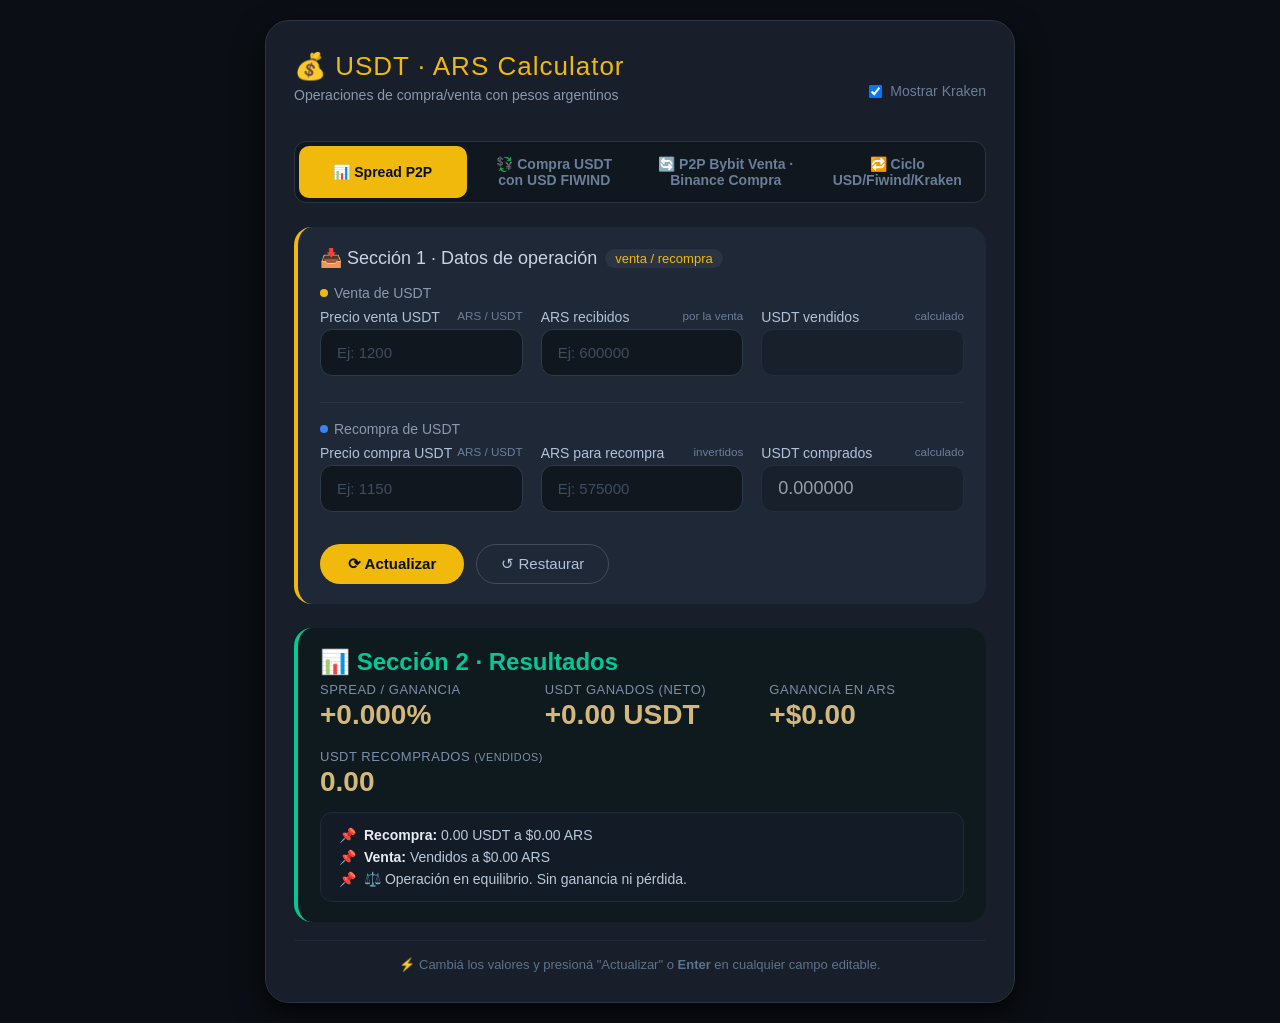
==== index.html @ 43dcb4bc "Añadiendo mejoras + primera version de pestaña p2p_bybit_binance" ====
<!DOCTYPE html>
<html lang="es">
<head>
    <meta charset="UTF-8" />
    <meta name="viewport" content="width=device-width, initial-scale=1.0"/>
    <title>Calculadora USDT / ARS</title>
    <link rel="stylesheet" href="css/estilos.css">
</head>
<body>

<div class="container">
    
    <!-- CABECERA CON FLEXBOX: Título a la izq, Checkbox a la der -->
    <div style="display: flex; justify-content: space-between; align-items: center; margin-bottom: 10px;">
        <div>
            <h1 style="margin-bottom: 0;">💰 USDT · ARS Calculator</h1>
            <div class="subtitle" style="border-bottom: none; padding-bottom: 0; margin-top: 5px; text-align: left;">Operaciones de compra/venta con pesos argentinos</div>
        </div>
        
        <!-- CHECKBOX A LA DERECHA -->
        <div style="display: flex; align-items: center; gap: 8px; font-size: 14px; color: #6a7e99;">
            <input type="checkbox" id="checkMostrarKraken" checked onchange="toggleKraken()">
            <label for="checkMostrarKraken">Mostrar Kraken</label>
        </div>
    </div>

    <!-- PESTAÑAS -->
    <div class="tabs">
        <button class="tab active" onclick="cargarPagina('pages/spread.html')">📊 Spread P2P</button>
        <button class="tab" onclick="cargarPagina('pages/fiwind.html')">💱 Compra USDT con USD FIWIND</button>
        <!-- 👇 NUEVA PESTAÑA (ANTES DE KRAKEN) 👇 -->
        <button class="tab" onclick="cargarPagina('pages/p2p_bybit_binance.html')">🔄 P2P Bybit Venta · Binance Compra</button>
        <button class="tab" id="btnKraken" onclick="cargarPagina('pages/kraken.html')">🔁 Ciclo USD/Fiwind/Kraken</button>
    </div>

    <!-- EL ESPACIO DONDE SE CARGARÁ EL CONTENIDO -->
    <div id="contenedor-dinamico">
        <!-- Aquí se cargará el código HTML de las páginas -->
    </div>

    <div class="footer-note">
        ⚡ Cambiá los valores y presioná "Actualizar" o <strong>Enter</strong> en cualquier campo editable.
    </div>
</div>

<script src="js/scripts.js"></script>
</body>
</html>
---- css/estilos.css ----
* {
    box-sizing: border-box;
    margin: 0;
    padding: 0;
}
body {
    font-family: 'Segoe UI', Tahoma, sans-serif;
    background: #0b0e14;
    color: #e8edf5;
    min-height: 100vh;
    display: flex;
    justify-content: center;
    align-items: flex-start;
    padding: 20px;
}
.container {
    max-width: 750px;
    width: 100%;
    background: #181f2b;
    padding: 30px 28px;
    border-radius: 24px;
    box-shadow: 0 12px 30px rgba(0,0,0,0.7);
    border: 1px solid #2a3442;
}
h1 {
    text-align: center;
    font-weight: 500;
    font-size: 26px;
    letter-spacing: 1px;
    margin-bottom: 6px;
    color: #f0b90b;
}
.subtitle {
    text-align: center;
    font-size: 14px;
    color: #8899b0;
    margin-bottom: 28px;
    border-bottom: 1px solid #2a3442;
    padding-bottom: 16px;
}

/* PESTAÑAS */
.tabs {
    display: flex;
    gap: 4px;
    margin-bottom: 24px;
    background: #10171f;
    border-radius: 12px;
    padding: 4px;
    border: 1px solid #2a3442;
}
.tab {
    flex: 1;
    padding: 10px 16px;
    text-align: center;
    border: none;
    background: transparent;
    color: #6a7e99;
    font-size: 14px;
    font-weight: 600;
    border-radius: 10px;
    cursor: pointer;
    transition: 0.2s;
}
.tab:hover {
    color: #b0c2d9;
}
.tab.active {
    background: #f0b90b;
    color: #0b0e14;
}

/* ESTILO DEL IFRAME (La ventana que carga las páginas) */
#frame-contenido {
    width: 100%;
    height: 1000px; /* Altura fija para que no salte. Ajustala si ves que queda muy larga/corta */
    border: none;
    background: transparent;
}

/* ESTILOS EXISTENTES (OPERATIVA 1, 2 Y 3) */
.section {
    background: #1f2836;
    border-radius: 18px;
    padding: 20px 22px;
    margin-bottom: 24px;
    border-left: 4px solid #f0b90b;
}
.section h2 {
    font-size: 18px;
    font-weight: 500;
    margin-bottom: 16px;
    color: #c8d4e6;
    display: flex;
    align-items: center;
    gap: 8px;
}
.section h2 span {
    background: #2a3442;
    padding: 2px 10px;
    border-radius: 30px;
    font-size: 13px;
    color: #f0b90b;
}
.input-group {
    display: flex;
    flex-direction: column;
    gap: 4px;
    margin-bottom: 14px;
}
.input-group label {
    font-size: 14px;
    font-weight: 400;
    color: #b0c2d9;
    display: flex;
    justify-content: space-between;
}
.input-group label small {
    color: #6a7e99;
    font-weight: 300;
}
.input-group input {
    background: #10171f;
    border: 1px solid #2e3b4b;
    border-radius: 12px;
    padding: 12px 16px;
    font-size: 18px;
    font-weight: 500;
    color: #e8edf5;
    outline: none;
    transition: 0.2s;
    width: 100%;
}
.input-group input:focus {
    border-color: #f0b90b;
    box-shadow: 0 0 0 3px rgba(240, 185, 11, 0.15);
}
.input-group input::placeholder {
    color: #3f4d5f;
    font-weight: 300;
    font-size: 15px;
}
.input-group input:disabled {
    opacity: 0.6;
    background: #141c26;
    border-color: #26303e;
    cursor: not-allowed;
}
.input-row {
    display: flex;
    gap: 18px;
    flex-wrap: wrap;
}
.input-row .input-group {
    flex: 1;
    min-width: 130px;
}
.result-section {
    background: #0f1a1f;
    border-left: 4px solid #00c897;
    border-radius: 18px;
    padding: 20px 22px;
    margin-top: 8px;
}
.result-section h2 {
    color: #00c897;
}
.result-grid {
    display: flex;
    flex-wrap: wrap;
    gap: 18px 30px;
    margin-top: 6px;
}
.result-item {
    flex: 1;
    min-width: 140px;
}
.result-item .label {
    font-size: 13px;
    color: #7a8fa8;
    text-transform: uppercase;
    letter-spacing: 0.5px;
}
.result-item .value {
    font-size: 28px;
    font-weight: 600;
    margin-top: 2px;
    color: #e8edf5;
}
.result-item .value.positive {
    color: #00c897;
}
.result-item .value.negative {
    color: #f05a5a;
}
.result-item .value.neutral {
    color: #d4b87a;
}
.detail-box {
    background: #131c26;
    border-radius: 12px;
    padding: 14px 18px;
    margin-top: 14px;
    border: 1px solid #1f2a36;
    font-size: 15px;
    color: #b8c9dd;
}
.detail-box strong {
    color: #e8edf5;
}
.highlight-green {
    color: #00c897;
}
.highlight-red {
    color: #f05a5a;
}
.highlight-gold {
    color: #f0b90b;
}
.footer-note {
    margin-top: 18px;
    font-size: 13px;
    color: #5d728b;
    text-align: center;
    border-top: 1px solid #1f2836;
    padding-top: 16px;
}
.btn {
    background: #f0b90b;
    border: none;
    border-radius: 40px;
    padding: 10px 28px;
    font-weight: 600;
    font-size: 15px;
    color: #0b0e14;
    cursor: pointer;
    transition: 0.2s;
}
.btn:hover {
    opacity: 0.85;
}
.btn-secondary {
    background: transparent;
    border: 1px solid #3f4d5f;
    border-radius: 40px;
    padding: 10px 24px;
    font-weight: 400;
    font-size: 15px;
    color: #b0c2d9;
    cursor: pointer;
}
.btn-secondary:hover {
    border-color: #6a7e99;
}
.result-big {
    border-radius: 11px;
    padding: 16px 18px;
    margin-bottom: 12px;
}
.result-big.green {
    background: rgba(0, 229, 160, 0.10);
    border: 1px solid rgba(0, 229, 160, 0.2);
}
.result-big.orange {
    background: rgba(245, 166, 35, 0.10);
    border: 1px solid rgba(245, 166, 35, 0.2);
}
.result-big.red {
    background: rgba(255, 92, 92, 0.10);
    border: 1px solid rgba(255, 92, 92, 0.2);
}
.result-big .result-label {
    font-size: 12px;
    font-weight: 500;
    color: #6a7e99;
    text-transform: uppercase;
    letter-spacing: 0.06em;
    margin-bottom: 4px;
}
.result-big .result-value {
    font-size: 24px;
    font-weight: 700;
    font-family: 'Segoe UI', Tahoma, sans-serif;
}
.green .result-value { color: #00c897; }
.orange .result-value { color: #f5a623; }
.red .result-value { color: #f05a5a; }
.result-big .result-sub {
    font-size: 12px;
    color: #6a7e99;
    margin-top: 3px;
}
.price-compare {
    display: grid;
    grid-template-columns: 1fr 1fr;
    gap: 10px;
    margin-bottom: 12px;
}
.price-block {
    border-radius: 11px;
    padding: 14px 16px;
    border: 1px solid;
    background: #10171f;
}
.price-block.buy {
    border-color: rgba(0, 229, 160, 0.25);
}
.price-block.sell {
    border-color: rgba(245, 166, 35, 0.25);
}
.price-block-label {
    font-size: 11px;
    font-weight: 500;
    text-transform: uppercase;
    letter-spacing: 0.06em;
    margin-bottom: 4px;
}
.buy .price-block-label { color: #00c897; }
.sell .price-block-label { color: #f5a623; }
.price-block-value {
    font-size: 18px;
    font-weight: 700;
    color: #e8edf5;
}
.price-block-sub {
    font-size: 11px;
    color: #6a7e99;
    margin-top: 3px;
}
.grid2 {
    display: grid;
    grid-template-columns: 1fr 1fr;
    gap: 8px;
    margin-bottom: 12px;
}
.mini {
    background: #10171f;
    border: 1px solid #2a3442;
    border-radius: 9px;
    padding: 12px 13px;
}
.mini-label {
    font-size: 10px;
    color: #6a7e99;
    text-transform: uppercase;
    letter-spacing: 0.06em;
    margin-bottom: 4px;
}
.mini-value {
    font-size: 14px;
    font-weight: 700;
    color: #e8edf5;
}
.divider {
    height: 1px;
    background: #2a3442;
    margin: 8px 0 12px;
}
.hint {
    font-size: 13px;
    color: #6a7e99;
    text-align: center;
    padding: 8px 0;
}
.prefix {
    position: absolute;
    left: 13px;
    top: 50%;
    transform: translateY(-50%);
    font-size: 14px;
    color: #6a7e99;
    pointer-events: none;
}
.input-wrap {
    position: relative;
}
.input-wrap input {
    padding-left: 34px;
}
@media (max-width: 480px) {
    .container { padding: 18px; }
    .input-row { flex-direction: column; gap: 0; }
    .result-item .value { font-size: 22px; }
    .price-compare { grid-template-columns: 1fr; }
    .grid2 { grid-template-columns: 1fr; }
}
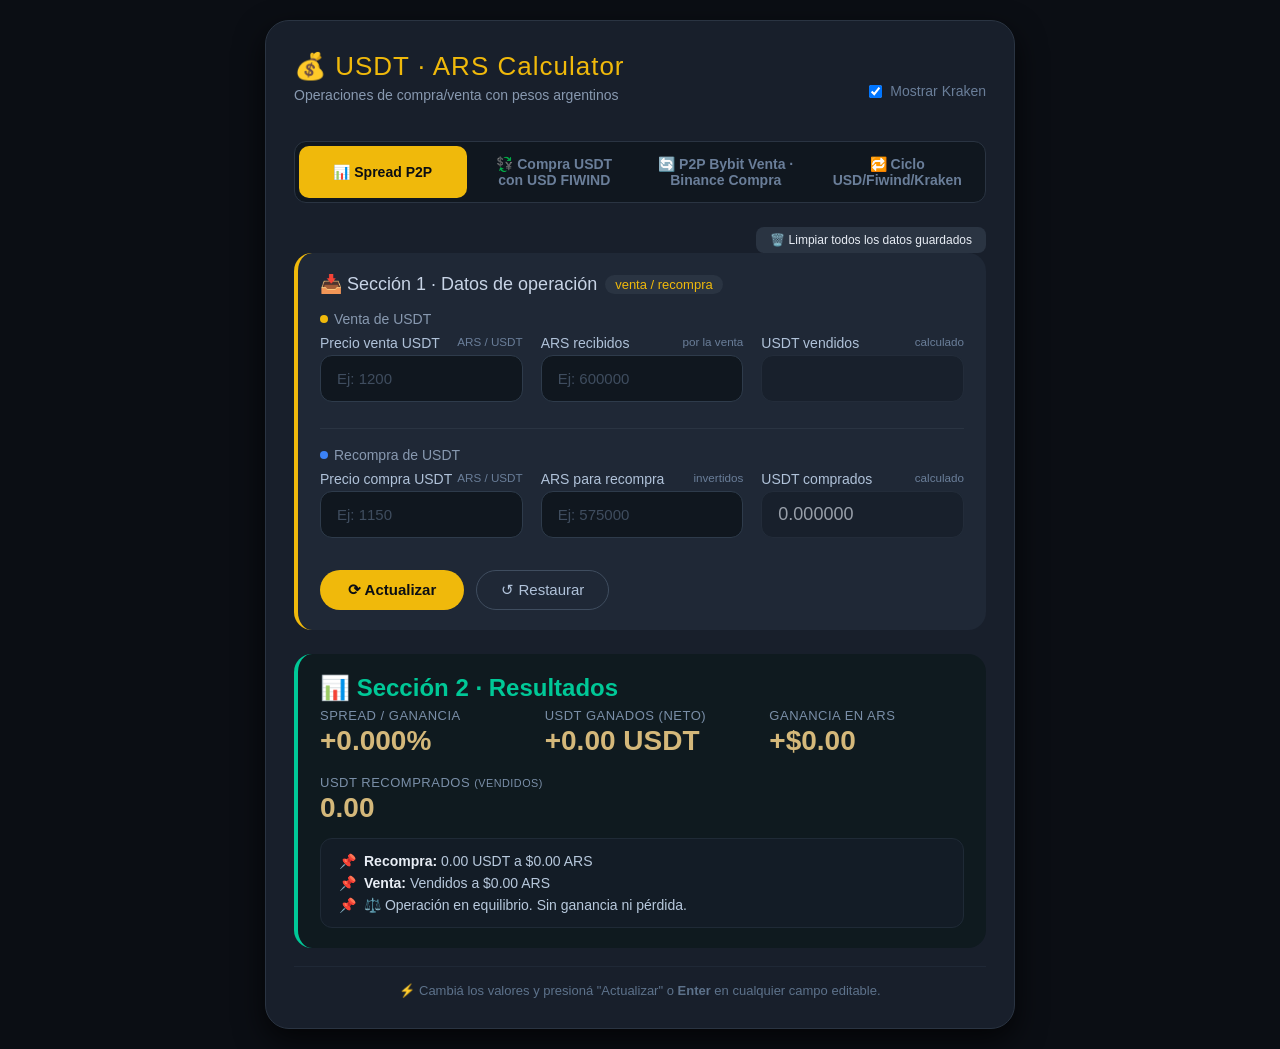
==== commit f33c4cb4: "Añadiendo funcionalidad de p2p bybit binance primera version en compra en binance, guardado de datos" ====
--- a/index.html
+++ b/index.html
@@ -28,9 +28,15 @@
     <div class="tabs">
         <button class="tab active" onclick="cargarPagina('pages/spread.html')">📊 Spread P2P</button>
         <button class="tab" onclick="cargarPagina('pages/fiwind.html')">💱 Compra USDT con USD FIWIND</button>
-        <!-- 👇 NUEVA PESTAÑA (ANTES DE KRAKEN) 👇 -->
         <button class="tab" onclick="cargarPagina('pages/p2p_bybit_binance.html')">🔄 P2P Bybit Venta · Binance Compra</button>
         <button class="tab" id="btnKraken" onclick="cargarPagina('pages/kraken.html')">🔁 Ciclo USD/Fiwind/Kraken</button>
+    </div>
+
+    <!-- 👇 BOTÓN OPCIONAL PARA LIMPIAR DATOS 👇 -->
+    <div style="display: flex; justify-content: flex-end; margin-top: 10px;">
+        <button onclick="localStorage.clear(); location.reload();" style="background: #2a3442; border: none; color: #e8edf5; padding: 6px 14px; border-radius: 8px; font-size: 12px; cursor: pointer; transition: 0.2s;">
+            🗑️ Limpiar todos los datos guardados
+        </button>
     </div>
 
     <!-- EL ESPACIO DONDE SE CARGARÁ EL CONTENIDO -->
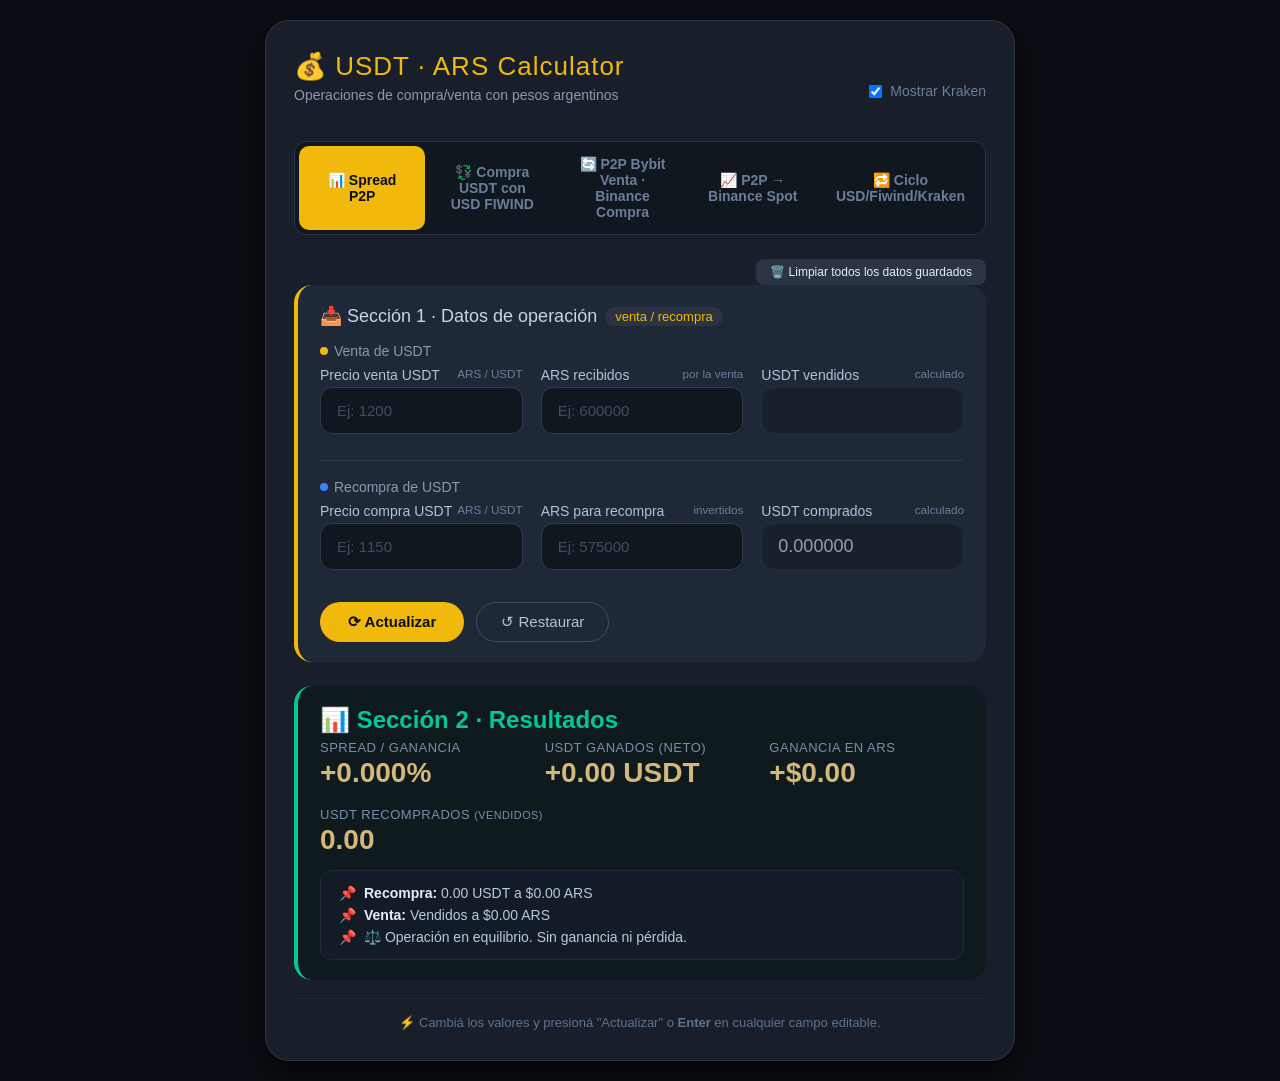
==== commit 685cda39: "Añadiendo menu de compra en spot binance haciendo venta en bybit o binance" ====
--- a/index.html
+++ b/index.html
@@ -29,6 +29,7 @@
         <button class="tab active" onclick="cargarPagina('pages/spread.html')">📊 Spread P2P</button>
         <button class="tab" onclick="cargarPagina('pages/fiwind.html')">💱 Compra USDT con USD FIWIND</button>
         <button class="tab" onclick="cargarPagina('pages/p2p_bybit_binance.html')">🔄 P2P Bybit Venta · Binance Compra</button>
+        <button class="tab" onclick="cargarPagina('pages/binance_spot.html')">📈 P2P → Binance Spot</button>
         <button class="tab" id="btnKraken" onclick="cargarPagina('pages/kraken.html')">🔁 Ciclo USD/Fiwind/Kraken</button>
     </div>
 
--- a/css/estilos.css
+++ b/css/estilos.css
@@ -377,10 +377,122 @@
 .input-wrap input {
     padding-left: 34px;
 }
+/* COMPARACIÓN LADO A LADO (P2P Bybit-Binance) */
+.compare-grid {
+    display: grid;
+    grid-template-columns: 1fr 1fr;
+    gap: 18px;
+    margin-bottom: 18px;
+}
+.compare-col {
+    background: #1f2836;
+    border-radius: 18px;
+    padding: 20px;
+    border-left: 4px solid #2a3442;
+}
+.strategy-title {
+    font-size: 15px;
+    font-weight: 600;
+    margin-bottom: 16px;
+    padding-bottom: 10px;
+    border-bottom: 1px solid #2a3442;
+    display: flex;
+    align-items: center;
+    gap: 8px;
+}
+.strategy-bybit { color: #f0b90b; border-left-color: #f0b90b; }
+.strategy-binance { color: #3b82f6; border-left-color: #3b82f6; }
+.strategy-inputs {
+    margin-bottom: 16px;
+}
+.strategy-inputs .input-group {
+    margin-bottom: 10px;
+}
+.strategy-inputs .input-group:last-child {
+    margin-bottom: 0;
+}
+.sugerencia-box {
+    margin-top: 14px;
+    background: #131c26;
+    border: 1px solid #1f2a36;
+    border-radius: 10px;
+    padding: 12px 14px;
+}
+.sugerencia-precio {
+    display: flex;
+    justify-content: space-between;
+    align-items: center;
+    font-size: 14px;
+    color: #8899b0;
+    margin-bottom: 6px;
+}
+.sugerencia-valor {
+    color: #00c897;
+    font-weight: 700;
+    font-size: 16px;
+}
+.sugerencia-formula {
+    font-size: 12px;
+    color: #5d728b;
+    font-family: 'Courier New', monospace;
+}
+.precio-efectivo {
+    font-size: 13px;
+    color: #00c897;
+    font-weight: 600;
+    margin-top: 4px;
+    padding: 0 2px;
+}
+
+/* BANNER GANADOR */
+.winner-banner {
+    border-radius: 14px;
+    padding: 18px 22px;
+    margin-top: 8px;
+    text-align: center;
+    border: 2px solid;
+}
+.winner-banner.winner-bybit {
+    background: rgba(240, 185, 11, 0.08);
+    border-color: rgba(240, 185, 11, 0.35);
+}
+.winner-banner.winner-binance {
+    background: rgba(59, 130, 246, 0.08);
+    border-color: rgba(59, 130, 246, 0.35);
+}
+.winner-banner.winner-empate {
+    background: rgba(106, 126, 153, 0.08);
+    border-color: rgba(106, 126, 153, 0.35);
+}
+.winner-label {
+    font-size: 11px;
+    font-weight: 600;
+    text-transform: uppercase;
+    letter-spacing: 0.1em;
+    color: #6a7e99;
+    margin-bottom: 6px;
+}
+.winner-bybit .winner-label { color: #f0b90b; }
+.winner-binance .winner-label { color: #3b82f6; }
+.winner-name {
+    font-size: 18px;
+    font-weight: 700;
+    margin-bottom: 4px;
+}
+.winner-bybit .winner-name { color: #f0b90b; }
+.winner-binance .winner-name { color: #3b82f6; }
+.winner-empate .winner-name { color: #b0c2d9; }
+.winner-detail {
+    font-size: 14px;
+    color: #00c897;
+    font-weight: 600;
+}
+
 @media (max-width: 480px) {
     .container { padding: 18px; }
     .input-row { flex-direction: column; gap: 0; }
     .result-item .value { font-size: 22px; }
     .price-compare { grid-template-columns: 1fr; }
     .grid2 { grid-template-columns: 1fr; }
+    .compare-grid { grid-template-columns: 1fr; }
 }
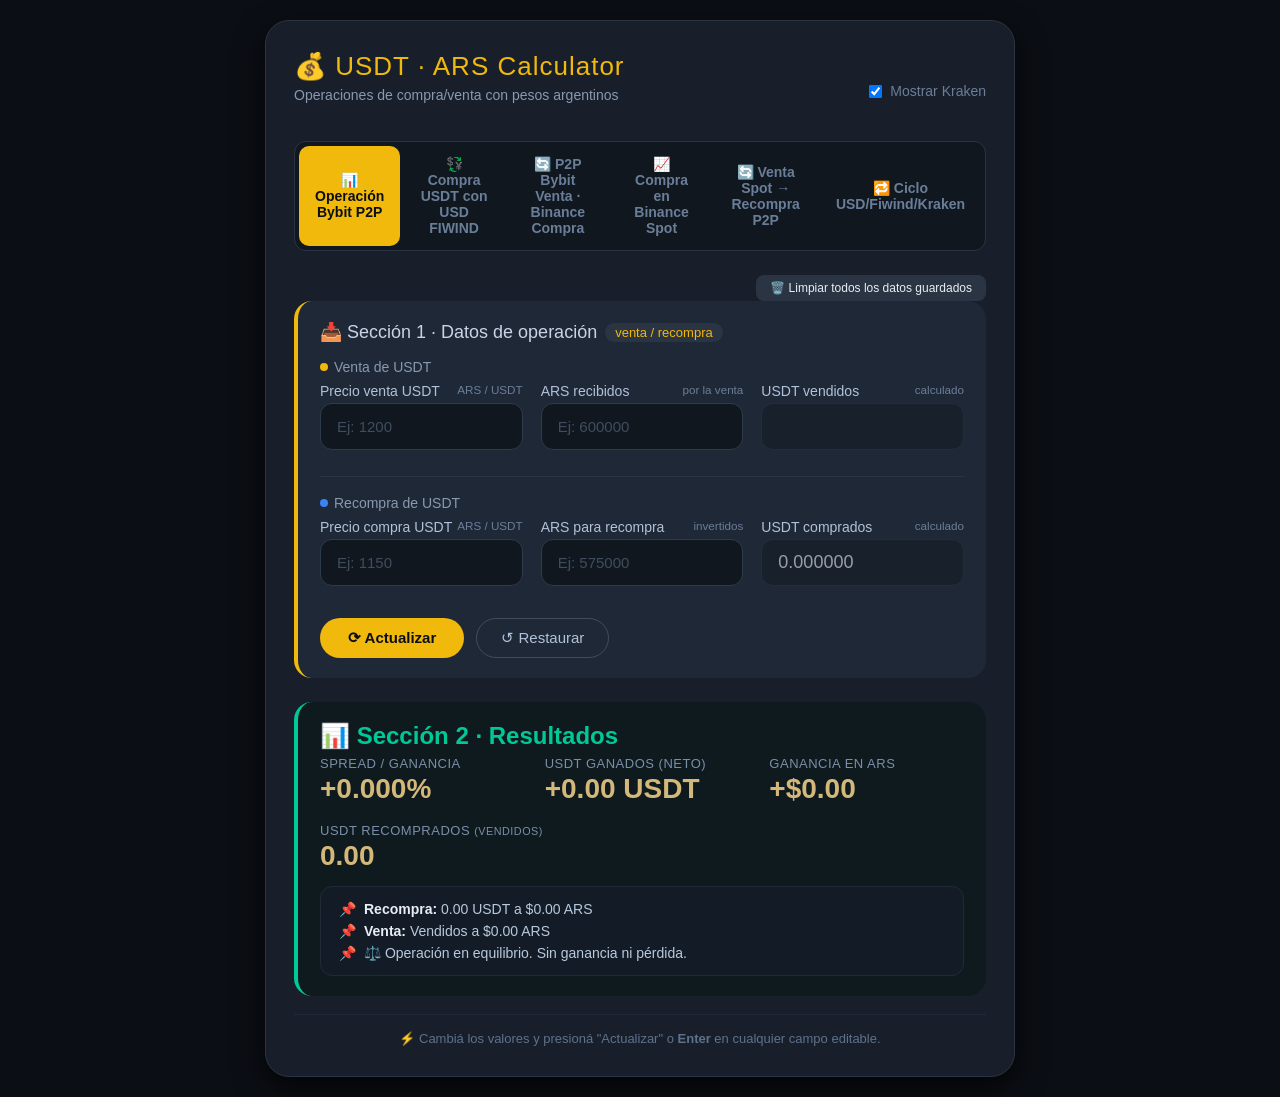
==== commit 1527586e: "Añadiendo nueva pestaña para el retiro en spot. Falta seguir trabajandolo!" ====
--- a/index.html
+++ b/index.html
@@ -26,10 +26,11 @@
 
     <!-- PESTAÑAS -->
     <div class="tabs">
-        <button class="tab active" onclick="cargarPagina('pages/spread.html')">📊 Spread P2P</button>
+        <button class="tab active" onclick="cargarPagina('pages/spread.html')">📊 Operación Bybit P2P</button>
         <button class="tab" onclick="cargarPagina('pages/fiwind.html')">💱 Compra USDT con USD FIWIND</button>
         <button class="tab" onclick="cargarPagina('pages/p2p_bybit_binance.html')">🔄 P2P Bybit Venta · Binance Compra</button>
-        <button class="tab" onclick="cargarPagina('pages/binance_spot.html')">📈 P2P → Binance Spot</button>
+        <button class="tab" onclick="cargarPagina('pages/binance_spot.html')">📈 Compra en Binance Spot</button>
+        <button class="tab" onclick="cargarPagina('pages/spot_retiro.html')">🔄 Venta Spot → Recompra P2P</button>
         <button class="tab" id="btnKraken" onclick="cargarPagina('pages/kraken.html')">🔁 Ciclo USD/Fiwind/Kraken</button>
     </div>
 
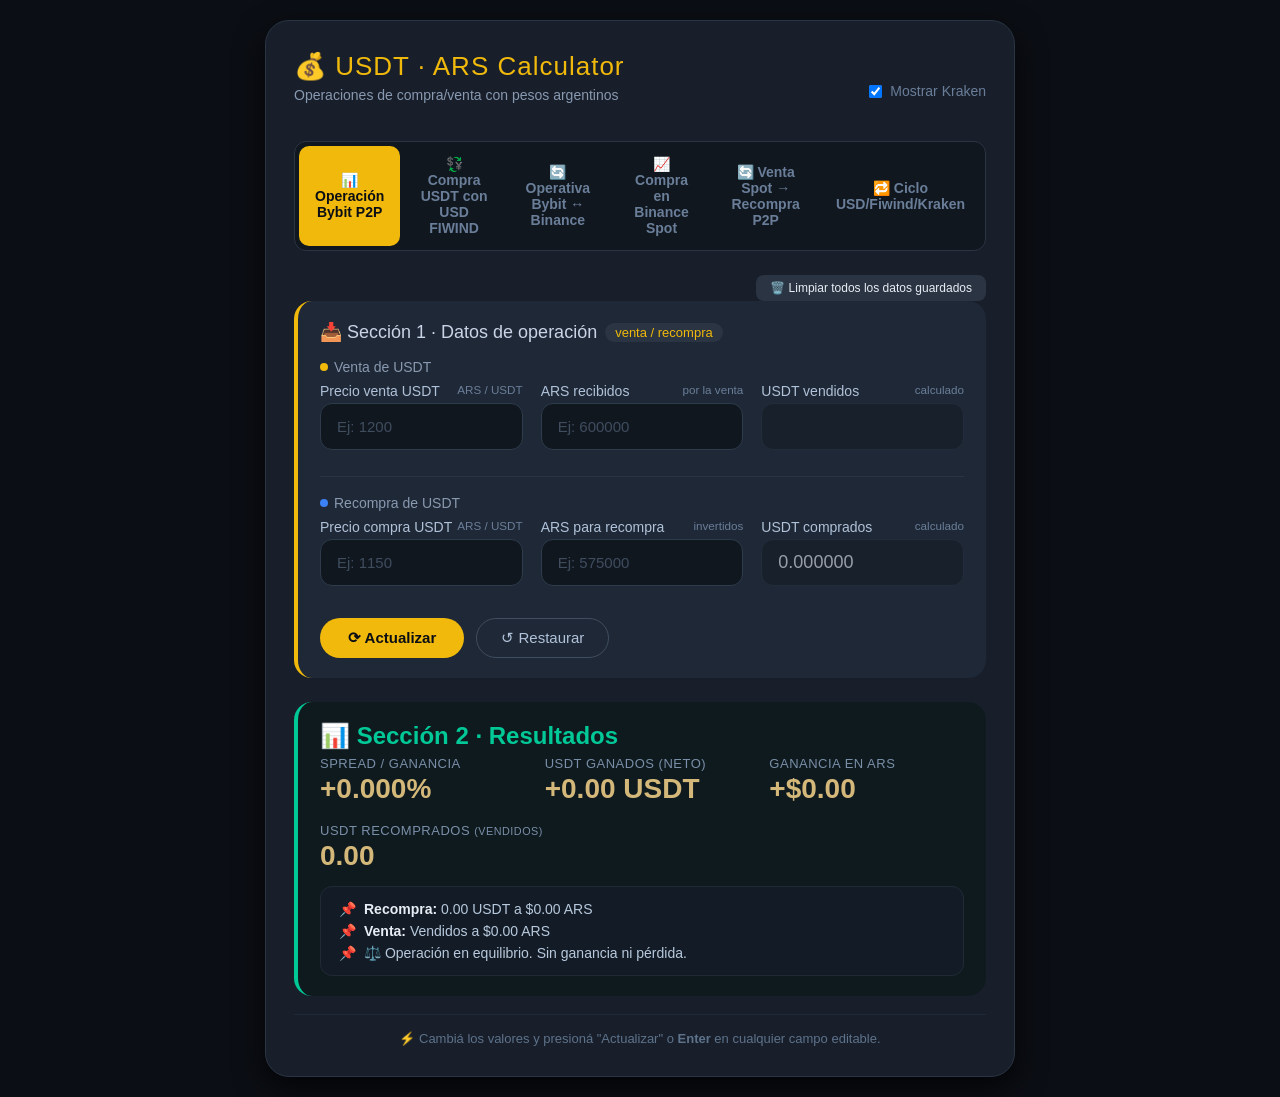
==== commit fc68e138: "Cambio de titulo en pestañ{a de operativa  binance bybit para mas claridad." ====
--- a/index.html
+++ b/index.html
@@ -28,7 +28,7 @@
     <div class="tabs">
         <button class="tab active" onclick="cargarPagina('pages/spread.html')">📊 Operación Bybit P2P</button>
         <button class="tab" onclick="cargarPagina('pages/fiwind.html')">💱 Compra USDT con USD FIWIND</button>
-        <button class="tab" onclick="cargarPagina('pages/p2p_bybit_binance.html')">🔄 P2P Bybit Venta · Binance Compra</button>
+        <button class="tab" onclick="cargarPagina('pages/p2p_bybit_binance.html')">🔄 Operativa Bybit ↔ Binance</button>
         <button class="tab" onclick="cargarPagina('pages/binance_spot.html')">📈 Compra en Binance Spot</button>
         <button class="tab" onclick="cargarPagina('pages/spot_retiro.html')">🔄 Venta Spot → Recompra P2P</button>
         <button class="tab" id="btnKraken" onclick="cargarPagina('pages/kraken.html')">🔁 Ciclo USD/Fiwind/Kraken</button>
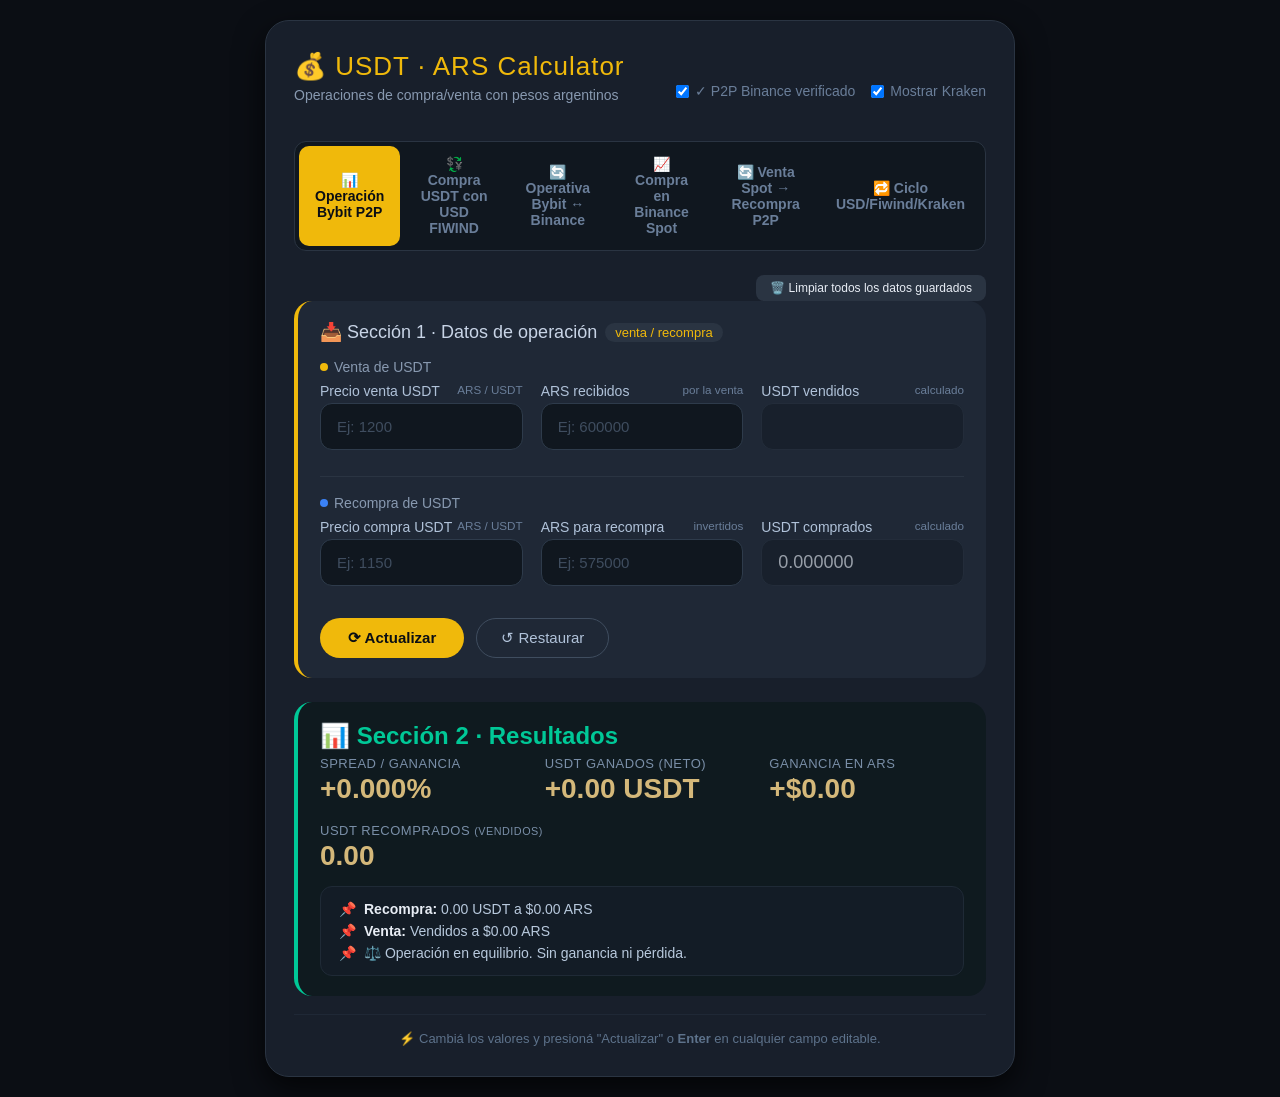
==== commit 877247f7: "Añado comision P2P Binance verificada 0,16% global y leyenda en tab de operativa bybit-binance Aplic" ====
--- a/index.html
+++ b/index.html
@@ -17,10 +17,16 @@
             <div class="subtitle" style="border-bottom: none; padding-bottom: 0; margin-top: 5px; text-align: left;">Operaciones de compra/venta con pesos argentinos</div>
         </div>
         
-        <!-- CHECKBOX A LA DERECHA -->
-        <div style="display: flex; align-items: center; gap: 8px; font-size: 14px; color: #6a7e99;">
-            <input type="checkbox" id="checkMostrarKraken" checked onchange="toggleKraken()">
-            <label for="checkMostrarKraken">Mostrar Kraken</label>
+        <!-- CHECKBOXES A LA DERECHA -->
+        <div style="display: flex; align-items: center; gap: 16px; font-size: 14px; color: #6a7e99;">
+            <div style="display: flex; align-items: center; gap: 6px;">
+                <input type="checkbox" id="checkComisionP2P" checked onchange="toggleComisionP2P()">
+                <label for="checkComisionP2P" title="Comisión P2P Binance verificada: 0,16% (si está desmarcado usa 0,20%)">✓ P2P Binance verificado</label>
+            </div>
+            <div style="display: flex; align-items: center; gap: 6px;">
+                <input type="checkbox" id="checkMostrarKraken" checked onchange="toggleKraken()">
+                <label for="checkMostrarKraken">Mostrar Kraken</label>
+            </div>
         </div>
     </div>
 
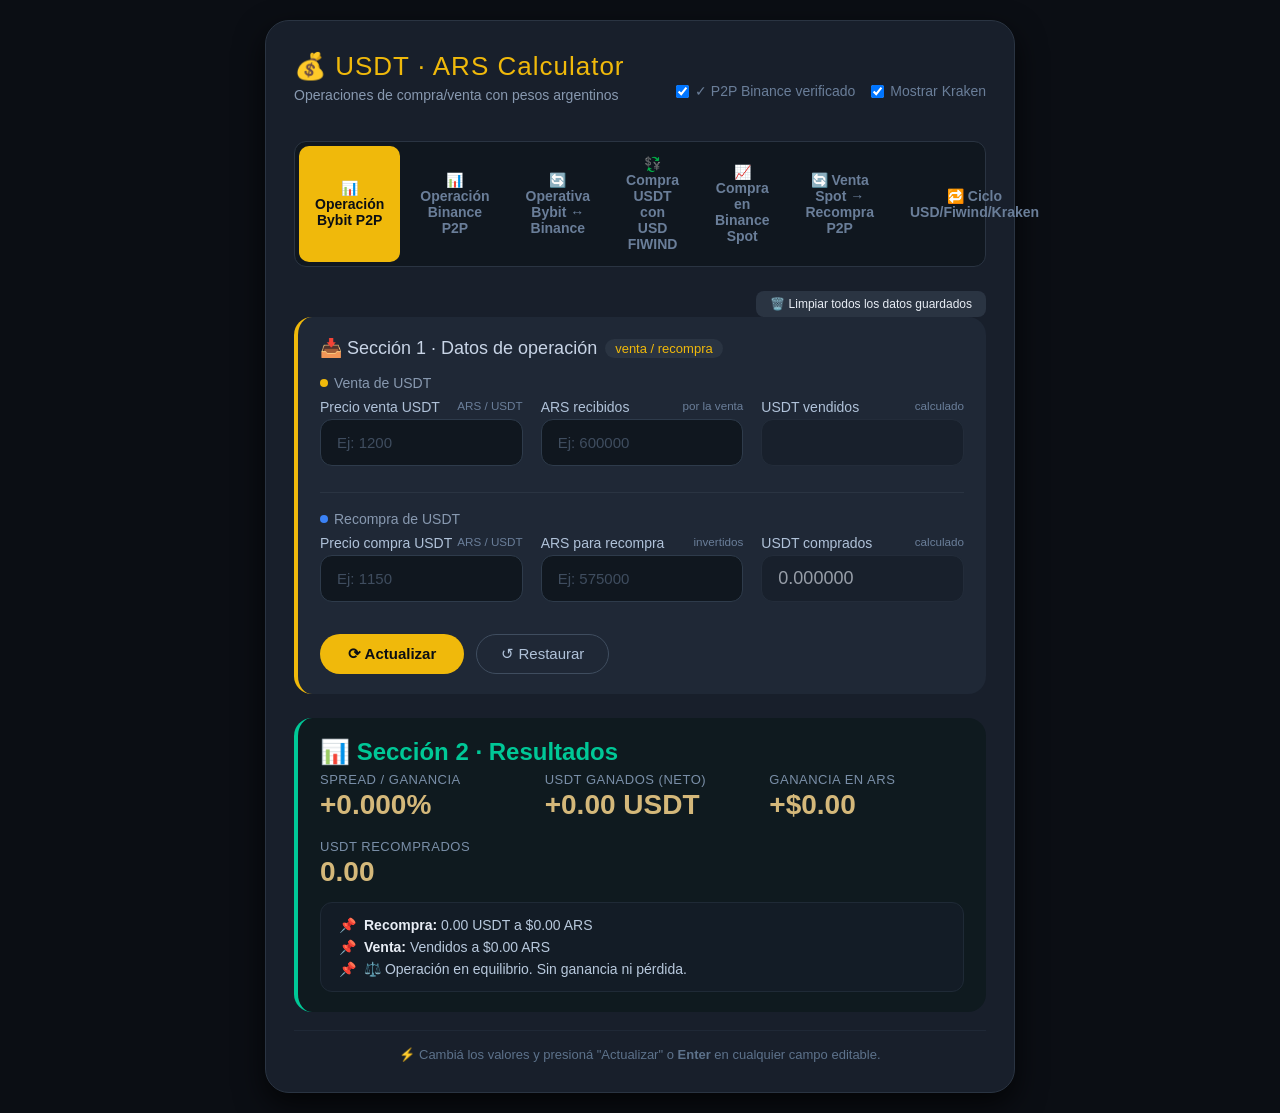
==== commit ec2b45de: "agrego archivos para commit anterior" ====
--- a/index.html
+++ b/index.html
@@ -33,8 +33,9 @@
     <!-- PESTAÑAS -->
     <div class="tabs">
         <button class="tab active" onclick="cargarPagina('pages/spread.html')">📊 Operación Bybit P2P</button>
+        <button class="tab" onclick="cargarPagina('pages/binance_p2p.html')">📊 Operación Binance P2P</button>
+        <button class="tab" onclick="cargarPagina('pages/p2p_bybit_binance.html')">🔄 Operativa Bybit ↔ Binance</button>
         <button class="tab" onclick="cargarPagina('pages/fiwind.html')">💱 Compra USDT con USD FIWIND</button>
-        <button class="tab" onclick="cargarPagina('pages/p2p_bybit_binance.html')">🔄 Operativa Bybit ↔ Binance</button>
         <button class="tab" onclick="cargarPagina('pages/binance_spot.html')">📈 Compra en Binance Spot</button>
         <button class="tab" onclick="cargarPagina('pages/spot_retiro.html')">🔄 Venta Spot → Recompra P2P</button>
         <button class="tab" id="btnKraken" onclick="cargarPagina('pages/kraken.html')">🔁 Ciclo USD/Fiwind/Kraken</button>
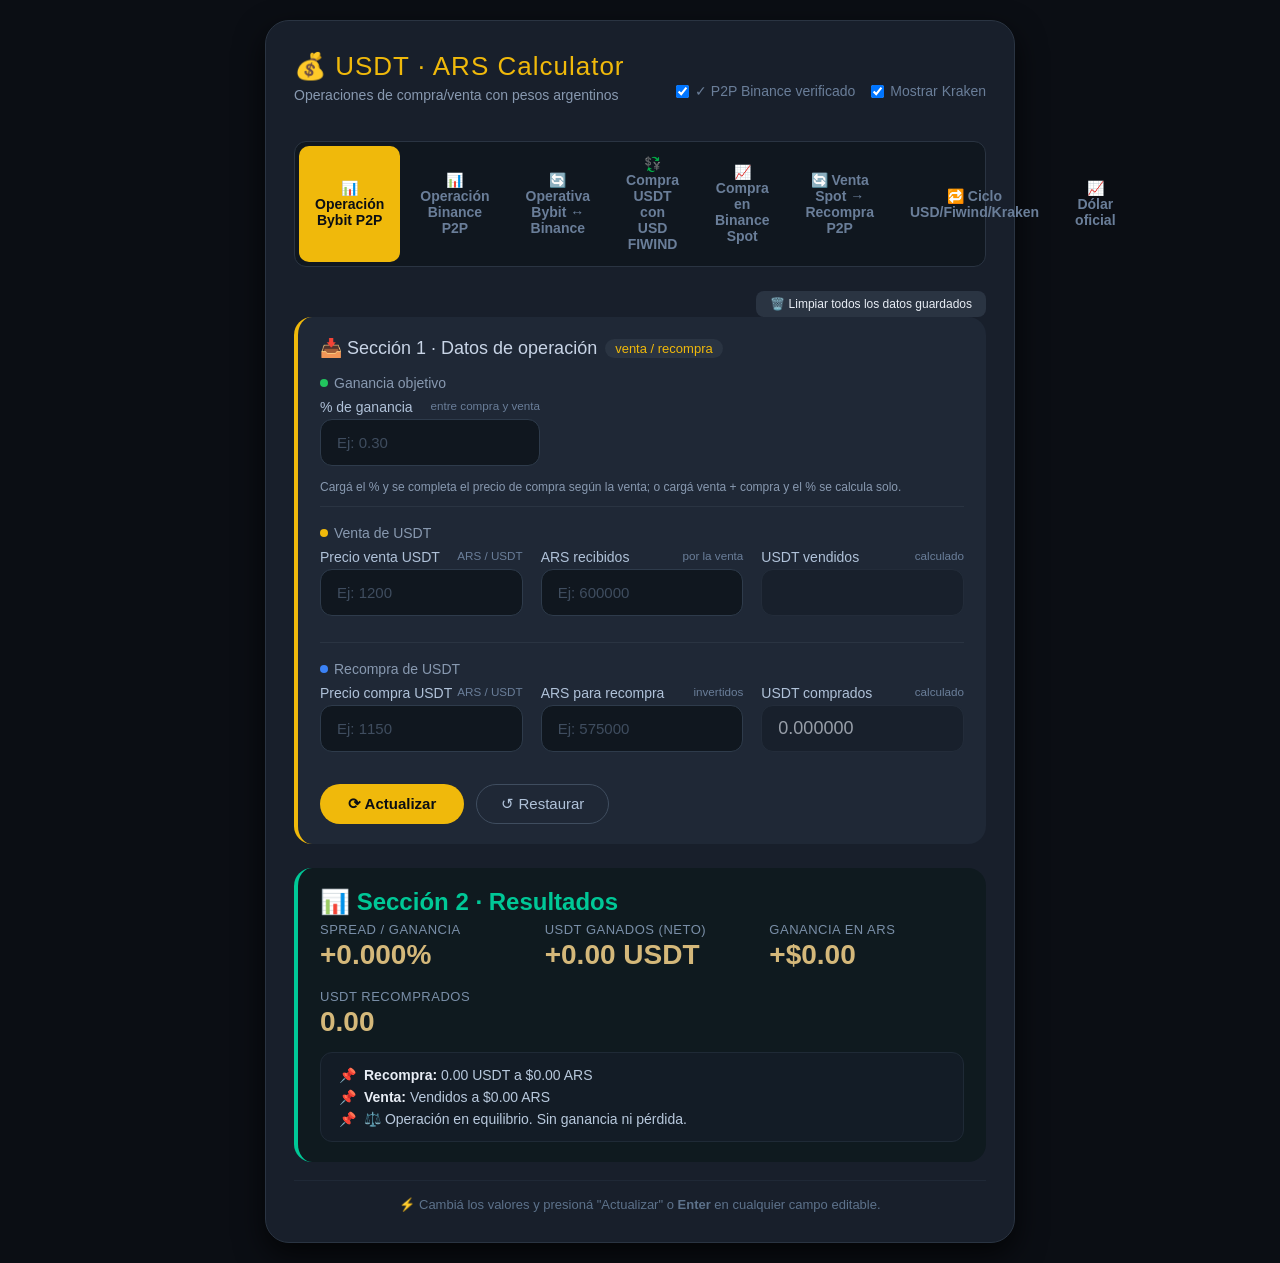
==== commit 034b691e: "Historial de dolar incluido" ====
--- a/index.html
+++ b/index.html
@@ -39,6 +39,7 @@
         <button class="tab" onclick="cargarPagina('pages/binance_spot.html')">📈 Compra en Binance Spot</button>
         <button class="tab" onclick="cargarPagina('pages/spot_retiro.html')">🔄 Venta Spot → Recompra P2P</button>
         <button class="tab" id="btnKraken" onclick="cargarPagina('pages/kraken.html')">🔁 Ciclo USD/Fiwind/Kraken</button>
+        <button class="tab" onclick="cargarDolar()">📈 Dólar oficial</button>
     </div>
 
     <!-- 👇 BOTÓN OPCIONAL PARA LIMPIAR DATOS 👇 -->
@@ -53,6 +54,89 @@
         <!-- Aquí se cargará el código HTML de las páginas -->
     </div>
 
+    <!-- VISTA DÓLAR OFICIAL + BLUE (directo, sin cargar página) -->
+    <div id="contenedor-dolar" style="display: none;">
+        <div class="result-section">
+            <h2>📈 Dólar oficial y blue <span>consulta cada 10 min · DolarApi.com</span></h2>
+
+            <div style="display: flex; gap: 16px; flex-wrap: wrap;">
+
+                <!-- DOLAR OFICIAL -->
+                <div style="flex: 1 1 420px; min-width: 340px; background: #0d141b; border: 1px solid #232d3a; border-radius: 12px; padding: 14px;">
+                    <div style="font-size: 15px; font-weight: 800; letter-spacing: 1px; color: #e8edf5; margin-bottom: 10px;">DOLAR OFICIAL</div>
+                    <div class="result-grid" style="grid-template-columns: repeat(2, 1fr);">
+                        <div class="result-item">
+                            <div class="label">Compra <small>(te venden el dólar)</small></div>
+                            <div class="value" id="dolarCompra">—</div>
+                        </div>
+                        <div class="result-item">
+                            <div class="label">Último precio <small>anterior distinto</small></div>
+                            <div class="value" id="dolarUltimoPrecio">—</div>
+                        </div>
+                        <div class="result-item">
+                            <div class="label">Variación <small>respecto a la anterior</small></div>
+                            <div class="value" id="dolarVariacion">—</div>
+                        </div>
+                        <div class="result-item">
+                            <div class="label">Última consulta <small>hora local</small></div>
+                            <div class="value" id="dolarUltAct">—</div>
+                        </div>
+                    </div>
+
+                    <!-- DÓLAR UALÁ (oficial con el spread de Ualá) -->
+                    <div style="margin-top: 10px; display: flex; align-items: center; justify-content: space-between; background: #10171f; border: 1px solid #232d3a; border-radius: 10px; padding: 10px 14px;">
+                        <div class="label" style="margin: 0;">Ualá <small>(te venden el dólar)</small></div>
+                        <div style="display: flex; gap: 18px; align-items: center;">
+                            <div class="value" id="dolarUala" style="font-size: 21px;">—</div>
+                            <div class="value" id="dolarUalaVar" style="font-size: 13px;">—</div>
+                        </div>
+                    </div>
+
+                    <div style="margin-top: 12px; background: #10171f; border-radius: 12px; padding: 10px; overflow-x: auto;">
+                        <svg id="dolarGrafico" viewBox="0 0 900 320" style="width: 100%; height: auto; display: block;"></svg>
+                    </div>
+                    <div style="display: flex; gap: 16px; margin-top: 8px; font-size: 12px; color: #8899b0;">
+                        <span><span style="color: #3b82f6;">●</span> Oficial BCRA</span>
+                        <span><span style="color: #f59e0b;">●</span> Ualá</span>
+                    </div>
+                </div>
+
+                <!-- DOLAR BLUE -->
+                <div style="flex: 1 1 420px; min-width: 340px; background: #0d141b; border: 1px solid #232d3a; border-radius: 12px; padding: 14px;">
+                    <div style="font-size: 15px; font-weight: 800; letter-spacing: 1px; color: #e8edf5; margin-bottom: 10px;">DOLAR BLUE</div>
+                    <div class="result-grid" style="grid-template-columns: repeat(2, 1fr);">
+                        <div class="result-item">
+                            <div class="label">Compra <small>(te venden el dólar)</small></div>
+                            <div class="value" id="blueCompra">—</div>
+                        </div>
+                        <div class="result-item">
+                            <div class="label">Último precio <small>anterior distinto</small></div>
+                            <div class="value" id="blueUltimoPrecio">—</div>
+                        </div>
+                        <div class="result-item">
+                            <div class="label">Variación <small>respecto a la anterior</small></div>
+                            <div class="value" id="blueVariacion">—</div>
+                        </div>
+                        <div class="result-item">
+                            <div class="label">Última consulta <small>hora local</small></div>
+                            <div class="value" id="blueUltAct">—</div>
+                        </div>
+                    </div>
+                    <div style="margin-top: 12px; background: #10171f; border-radius: 12px; padding: 10px; overflow-x: auto;">
+                        <svg id="blueGrafico" viewBox="0 0 900 320" style="width: 100%; height: auto; display: block;"></svg>
+                    </div>
+                </div>
+
+            </div>
+
+            <div style="margin-top: 14px; display: flex; gap: 12px; flex-wrap: wrap;">
+                <button class="btn" id="btnActualizarDolar" onclick="window.consultarDolarManual()">⟳ Actualizar ahora</button>
+            </div>
+            <div id="dolarError" style="margin-top: 10px; font-size: 13px; color: #ef4444;"></div>
+            <div class="hint" id="dolarHint">Se guardan las últimas 48 hs: una muestra cada 10 min mientras la página esté abierta. Con la PC prendida, el recopilador (tarea <b>RecopiladorDolar</b>) sigue guardando el histórico de los tres en <code>data\dolar_historial.json</code>, <code>data\dolar_blue_historial.json</code> y <code>data\dolar_uala_historial.json</code> aunque la pestaña esté cerrada; al abrir la solapa se carga todo.</div>
+        </div>
+    </div>
+
     <div class="footer-note">
         ⚡ Cambiá los valores y presioná "Actualizar" o <strong>Enter</strong> en cualquier campo editable.
     </div>
